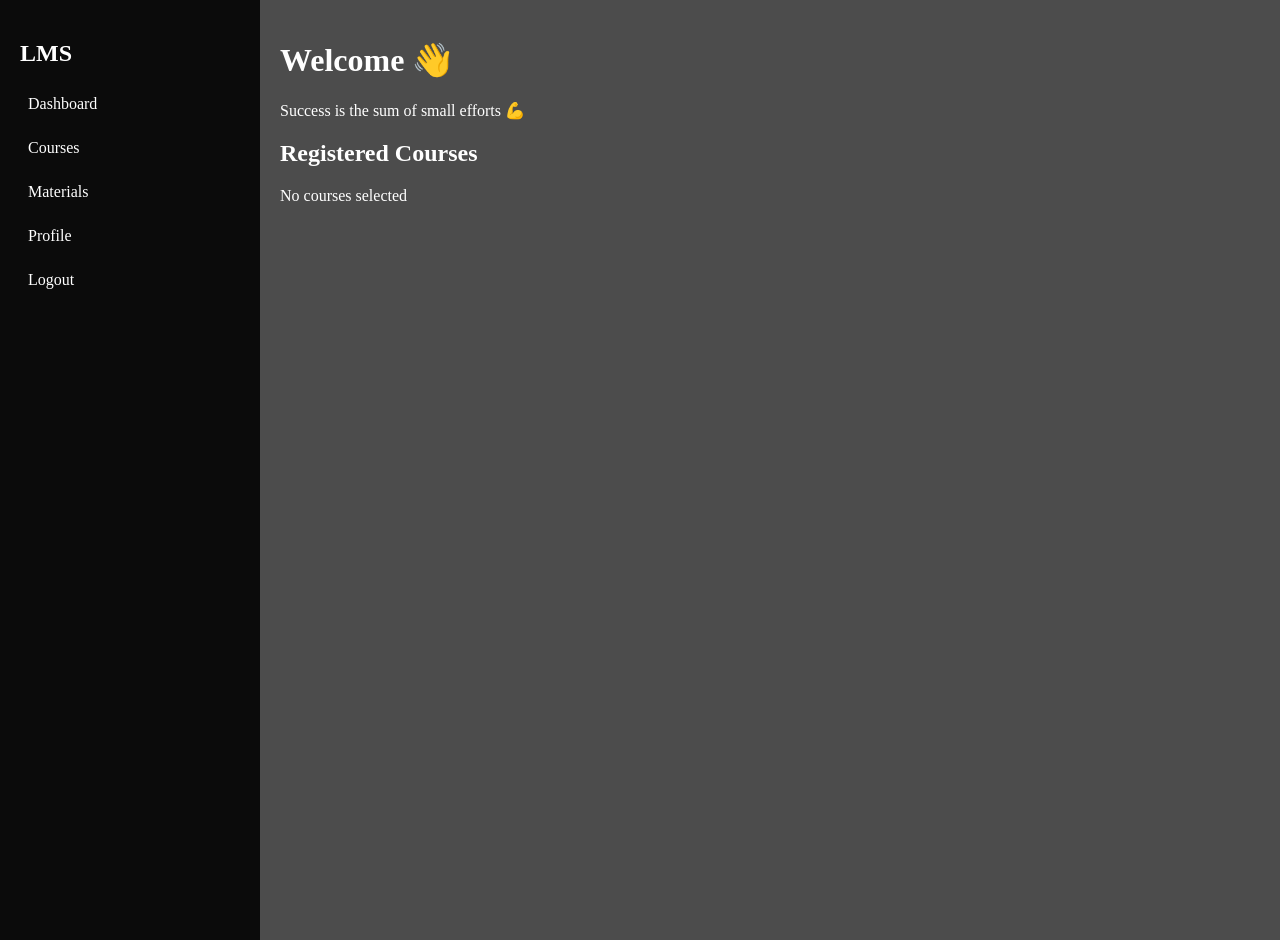
==== index.html @ 784c28b8 "Rename dashboard.html to index.html" ====
<!DOCTYPE html>
<html>
<head>
<title>Dashboard</title>
<link rel="stylesheet" href="style.css">
</head>
<body>

<div class="container">

<div class="sidebar">
<h2>LMS</h2>
<a href="dashboard.html">Dashboard</a>
<a href="courses.html">Courses</a>
<a href="materials.html">Materials</a>
<a href="profile.html">Profile</a>
<a href="login.html">Logout</a>
</div>

<div class="main">

<h1>Welcome 👋 <span id="name"></span></h1>

<p id="quote"></p>

<h2>Registered Courses</h2>
<div id="courses"></div>

</div>

</div>

<script>
let user=localStorage.getItem("currentUser");
document.getElementById("name").innerText=user;

// quotes
let quotes=[
"Success is the sum of small efforts 💪",
"Study smart, not hard 📚",
"Discipline creates success 🚀",
"Never stop learning ✨"
];

document.getElementById("quote").innerText=
quotes[Math.floor(Math.random()*quotes.length)];

// courses per user
let data=JSON.parse(localStorage.getItem("userCourses"))||{};
let list=data[user]||[];

let div=document.getElementById("courses");

if(list.length===0){
div.innerHTML="<p>No courses selected</p>";
}else{
list.forEach(c=>{
div.innerHTML+=`<div class="card">📘 ${c}</div>`;
});
}
</script>

</body>
</html>
---- style.css ----
body{
margin:0;
font-family:Segoe UI;
background:linear-gradient(rgba(0,0,0,0.7),rgba(0,0,0,0.7)),
url("https://images.unsplash.com/photo-1523240795612-9a054b0db644");
background-size:cover;
color:white;
}

.container{display:flex;}

.sidebar{
width:220px;
height:100vh;
background:rgba(0,0,0,0.85);
padding:20px;
}

.sidebar a{
display:block;
color:white;
text-decoration:none;
margin:10px 0;
padding:8px;
border-radius:5px;
}

.sidebar a:hover{background:#00c6ff;}

.main{flex:1;padding:20px;}

.card{
background:rgba(255,255,255,0.15);
padding:15px;
margin:10px 0;
border-radius:10px;
}

input,button{
padding:10px;
margin:10px 0;
width:100%;
border:none;
border-radius:6px;
}

button{
background:#00c6ff;
color:white;
cursor:pointer;
}

/* LOGIN */
.login-container{display:flex;height:100vh;}

.login-left{
flex:1;
position:relative;
}

.login-left img{
width:100%;
height:100%;
object-fit:cover;
}

.login-left h2{
position:absolute;
bottom:30px;
left:20px;
}

.login-box{
flex:1;
background:rgba(0,0,0,0.85);
padding:40px;
}
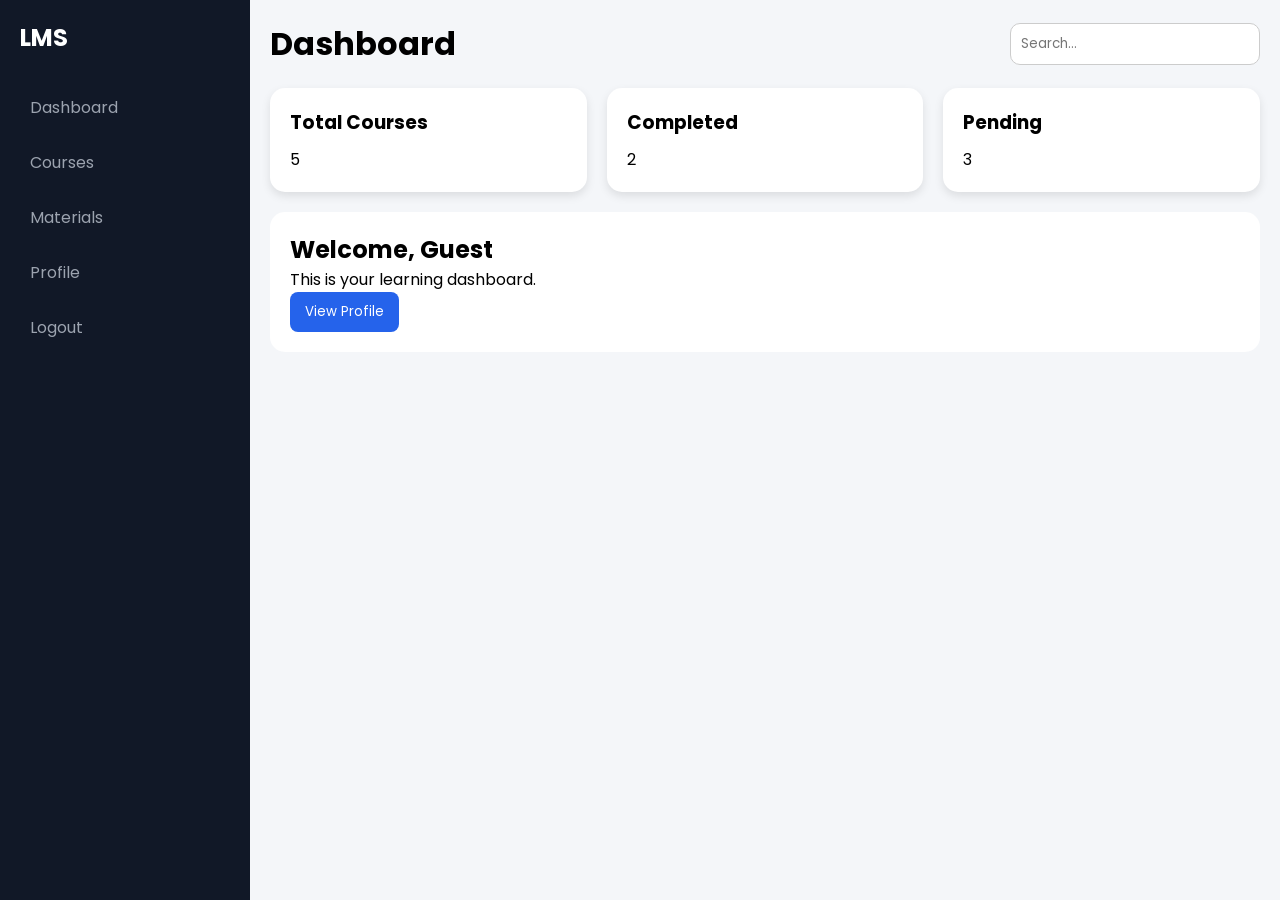
==== commit 4acafb15: "Update index.html" ====
--- a/index.html
+++ b/index.html
@@ -1,64 +1,144 @@
 <!DOCTYPE html>
-<html>
+<html lang="en">
 <head>
-<title>Dashboard</title>
-<link rel="stylesheet" href="style.css">
+<meta charset="UTF-8">
+<meta name="viewport" content="width=device-width, initial-scale=1.0">
+<title>LMS Pro Dashboard</title>
+<link href="https://fonts.googleapis.com/css2?family=Poppins:wght@300;400;600&display=swap" rel="stylesheet">
+<style>
+*{
+  margin:0;
+  padding:0;
+  box-sizing:border-box;
+  font-family:'Poppins',sans-serif;
+}
+body{
+  display:flex;
+  background:#f4f6f9;
+}
+.sidebar{
+  width:250px;
+  height:100vh;
+  background:#111827;
+  color:#fff;
+  padding:20px;
+}
+.sidebar h2{
+  margin-bottom:30px;
+}
+.sidebar a{
+  display:block;
+  color:#9ca3af;
+  padding:10px;
+  margin:10px 0;
+  text-decoration:none;
+  border-radius:8px;
+  transition:0.3s;
+}
+.sidebar a:hover{
+  background:#1f2937;
+  color:#fff;
+}
+.main{
+  flex:1;
+  padding:20px;
+}
+.header{
+  display:flex;
+  justify-content:space-between;
+  align-items:center;
+  margin-bottom:20px;
+}
+.search{
+  padding:10px;
+  width:250px;
+  border-radius:10px;
+  border:1px solid #ccc;
+}
+.cards{
+  display:grid;
+  grid-template-columns:repeat(auto-fit,minmax(200px,1fr));
+  gap:20px;
+}
+.card{
+  background:#fff;
+  padding:20px;
+  border-radius:15px;
+  box-shadow:0 4px 10px rgba(0,0,0,0.1);
+}
+.card h3{
+  margin-bottom:10px;
+}
+.profile{
+  background:#fff;
+  padding:20px;
+  border-radius:15px;
+  margin-top:20px;
+}
+.btn{
+  padding:10px 15px;
+  background:#2563eb;
+  color:#fff;
+  border:none;
+  border-radius:8px;
+  cursor:pointer;
+}
+</style>
 </head>
 <body>
 
-<div class="container">
-
 <div class="sidebar">
 <h2>LMS</h2>
-<a href="dashboard.html">Dashboard</a>
-<a href="courses.html">Courses</a>
-<a href="materials.html">Materials</a>
-<a href="profile.html">Profile</a>
-<a href="login.html">Logout</a>
+<a href="#">Dashboard</a>
+<a href="#">Courses</a>
+<a href="#">Materials</a>
+<a href="#">Profile</a>
+<a href="#" onclick="logout()">Logout</a>
 </div>
 
 <div class="main">
+<div class="header">
+<h1>Dashboard</h1>
+<input type="text" class="search" placeholder="Search...">
+</div>
 
-<h1>Welcome 👋 <span id="name"></span></h1>
+<div class="cards">
+<div class="card">
+<h3>Total Courses</h3>
+<p>5</p>
+</div>
+<div class="card">
+<h3>Completed</h3>
+<p>2</p>
+</div>
+<div class="card">
+<h3>Pending</h3>
+<p>3</p>
+</div>
+</div>
 
-<p id="quote"></p>
-
-<h2>Registered Courses</h2>
-<div id="courses"></div>
-
+<div class="profile">
+<h2>Welcome, <span id="name"></span></h2>
+<p>This is your learning dashboard.</p>
+<button class="btn">View Profile</button>
 </div>
 
 </div>
 
 <script>
-let user=localStorage.getItem("currentUser");
-document.getElementById("name").innerText=user;
+var user = localStorage.getItem("currentUser");
+if(user){
+ document.getElementById("name").innerText = user;
+}else{
+ document.getElementById("name").innerText = "Guest";
+}
 
-// quotes
-let quotes=[
-"Success is the sum of small efforts 💪",
-"Study smart, not hard 📚",
-"Discipline creates success 🚀",
-"Never stop learning ✨"
-];
-
-document.getElementById("quote").innerText=
-quotes[Math.floor(Math.random()*quotes.length)];
-
-// courses per user
-let data=JSON.parse(localStorage.getItem("userCourses"))||{};
-let list=data[user]||[];
-
-let div=document.getElementById("courses");
-
-if(list.length===0){
-div.innerHTML="<p>No courses selected</p>";
-}else{
-list.forEach(c=>{
-div.innerHTML+=`<div class="card">📘 ${c}</div>`;
-});
+function logout(){
+ localStorage.removeItem("currentUser");
+ window.location.href = "login.html";
 }
 </script>
 
 </body>
 </html>
+
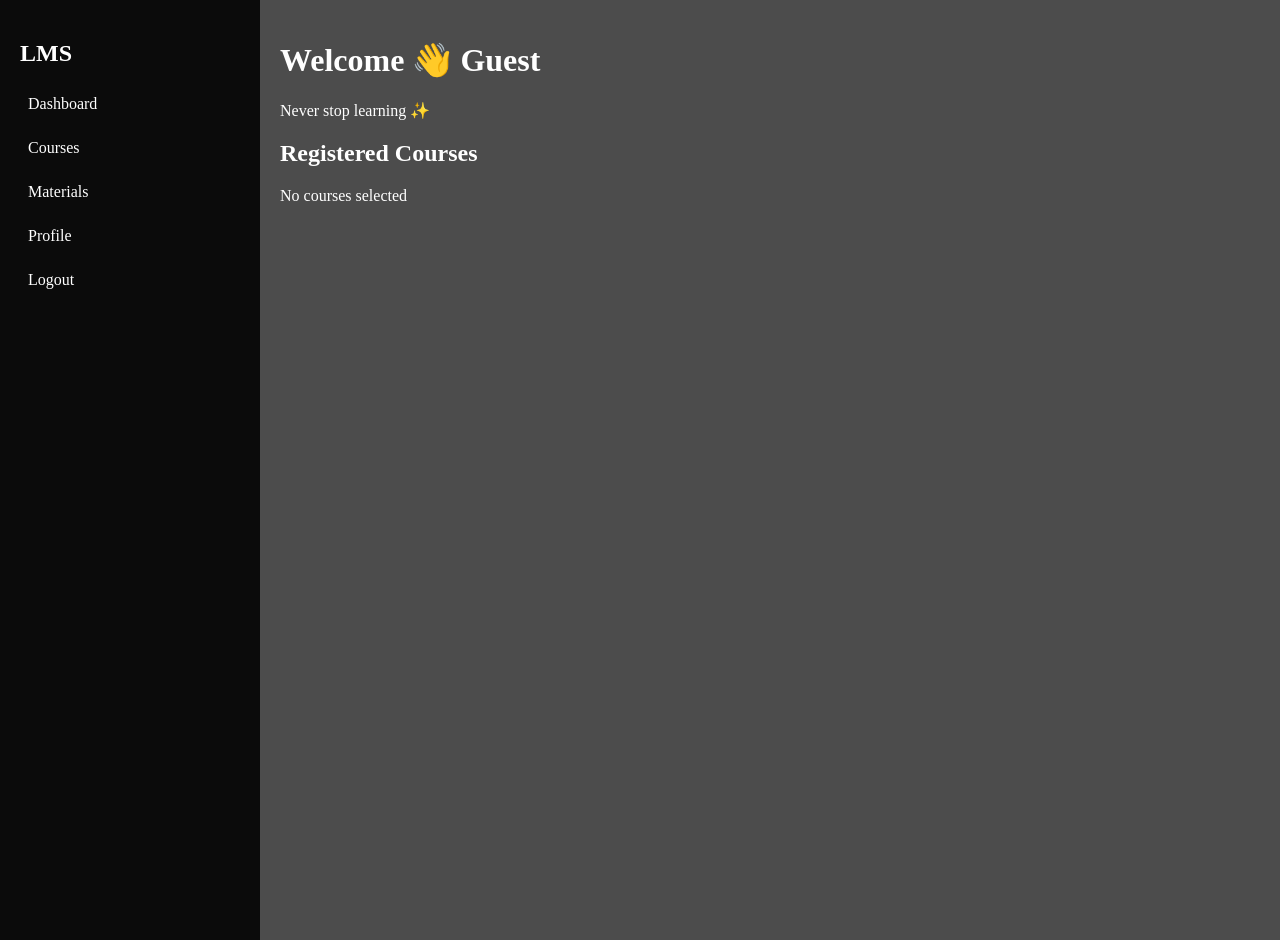
==== commit 0e7d3062: "Update index.html" ====
--- a/index.html
+++ b/index.html
@@ -1,144 +1,69 @@
 <!DOCTYPE html>
-<html lang="en">
+<html>
 <head>
-<meta charset="UTF-8">
-<meta name="viewport" content="width=device-width, initial-scale=1.0">
-<title>LMS Pro Dashboard</title>
-<link href="https://fonts.googleapis.com/css2?family=Poppins:wght@300;400;600&display=swap" rel="stylesheet">
-<style>
-*{
-  margin:0;
-  padding:0;
-  box-sizing:border-box;
-  font-family:'Poppins',sans-serif;
-}
-body{
-  display:flex;
-  background:#f4f6f9;
-}
-.sidebar{
-  width:250px;
-  height:100vh;
-  background:#111827;
-  color:#fff;
-  padding:20px;
-}
-.sidebar h2{
-  margin-bottom:30px;
-}
-.sidebar a{
-  display:block;
-  color:#9ca3af;
-  padding:10px;
-  margin:10px 0;
-  text-decoration:none;
-  border-radius:8px;
-  transition:0.3s;
-}
-.sidebar a:hover{
-  background:#1f2937;
-  color:#fff;
-}
-.main{
-  flex:1;
-  padding:20px;
-}
-.header{
-  display:flex;
-  justify-content:space-between;
-  align-items:center;
-  margin-bottom:20px;
-}
-.search{
-  padding:10px;
-  width:250px;
-  border-radius:10px;
-  border:1px solid #ccc;
-}
-.cards{
-  display:grid;
-  grid-template-columns:repeat(auto-fit,minmax(200px,1fr));
-  gap:20px;
-}
-.card{
-  background:#fff;
-  padding:20px;
-  border-radius:15px;
-  box-shadow:0 4px 10px rgba(0,0,0,0.1);
-}
-.card h3{
-  margin-bottom:10px;
-}
-.profile{
-  background:#fff;
-  padding:20px;
-  border-radius:15px;
-  margin-top:20px;
-}
-.btn{
-  padding:10px 15px;
-  background:#2563eb;
-  color:#fff;
-  border:none;
-  border-radius:8px;
-  cursor:pointer;
-}
-</style>
+<title>Dashboard</title>
+<link rel="stylesheet" href="style.css">
 </head>
 <body>
 
+<div class="container">
+
 <div class="sidebar">
 <h2>LMS</h2>
-<a href="#">Dashboard</a>
-<a href="#">Courses</a>
-<a href="#">Materials</a>
-<a href="#">Profile</a>
-<a href="#" onclick="logout()">Logout</a>
+<a href="index.html">Dashboard</a>
+<a href="courses.html">Courses</a>
+<a href="materials.html">Materials</a>
+<a href="profile.html">Profile</a>
+<a href="login.html">Logout</a>
 </div>
 
 <div class="main">
-<div class="header">
-<h1>Dashboard</h1>
-<input type="text" class="search" placeholder="Search...">
-</div>
 
-<div class="cards">
-<div class="card">
-<h3>Total Courses</h3>
-<p>5</p>
-</div>
-<div class="card">
-<h3>Completed</h3>
-<p>2</p>
-</div>
-<div class="card">
-<h3>Pending</h3>
-<p>3</p>
-</div>
-</div>
+<h1>Welcome 👋 <span id="name"></span></h1>
 
-<div class="profile">
-<h2>Welcome, <span id="name"></span></h2>
-<p>This is your learning dashboard.</p>
-<button class="btn">View Profile</button>
+<p id="quote"></p>
+
+<h2>Registered Courses</h2>
+<div id="courses"></div>
+
 </div>
 
 </div>
 
 <script>
-var user = localStorage.getItem("currentUser");
-if(user){
- document.getElementById("name").innerText = user;
+let user = localStorage.getItem("currentUser");
+
+// Fix for GitHub (avoid null)
+if(!user){
+    user = "Guest";
+}
+document.getElementById("name").innerText = user;
+
+// quotes
+let quotes=[
+"Success is the sum of small efforts 💪",
+"Study smart, not hard 📚",
+"Discipline creates success 🚀",
+"Never stop learning ✨"
+];
+
+document.getElementById("quote").innerText =
+quotes[Math.floor(Math.random()*quotes.length)];
+
+// courses per user
+let data = JSON.parse(localStorage.getItem("userCourses")) || {};
+let list = data[user] || [];
+
+let div = document.getElementById("courses");
+
+if(list.length === 0){
+    div.innerHTML = "<p>No courses selected</p>";
 }else{
- document.getElementById("name").innerText = "Guest";
-}
-
-function logout(){
- localStorage.removeItem("currentUser");
- window.location.href = "login.html";
+    list.forEach(c => {
+        div.innerHTML += `<div class="card">📘 ${c}</div>`;
+    });
 }
 </script>
 
 </body>
 </html>
-
--- a/style.css
+++ b/style.css
@@ -0,0 +1,77 @@
+body{
+margin:0;
+font-family:Segoe UI;
+background:linear-gradient(rgba(0,0,0,0.7),rgba(0,0,0,0.7)),
+url("https://images.unsplash.com/photo-1523240795612-9a054b0db644");
+background-size:cover;
+color:white;
+}
+
+.container{display:flex;}
+
+.sidebar{
+width:220px;
+height:100vh;
+background:rgba(0,0,0,0.85);
+padding:20px;
+}
+
+.sidebar a{
+display:block;
+color:white;
+text-decoration:none;
+margin:10px 0;
+padding:8px;
+border-radius:5px;
+}
+
+.sidebar a:hover{background:#00c6ff;}
+
+.main{flex:1;padding:20px;}
+
+.card{
+background:rgba(255,255,255,0.15);
+padding:15px;
+margin:10px 0;
+border-radius:10px;
+}
+
+input,button{
+padding:10px;
+margin:10px 0;
+width:100%;
+border:none;
+border-radius:6px;
+}
+
+button{
+background:#00c6ff;
+color:white;
+cursor:pointer;
+}
+
+/* LOGIN */
+.login-container{display:flex;height:100vh;}
+
+.login-left{
+flex:1;
+position:relative;
+}
+
+.login-left img{
+width:100%;
+height:100%;
+object-fit:cover;
+}
+
+.login-left h2{
+position:absolute;
+bottom:30px;
+left:20px;
+}
+
+.login-box{
+flex:1;
+background:rgba(0,0,0,0.85);
+padding:40px;
+}
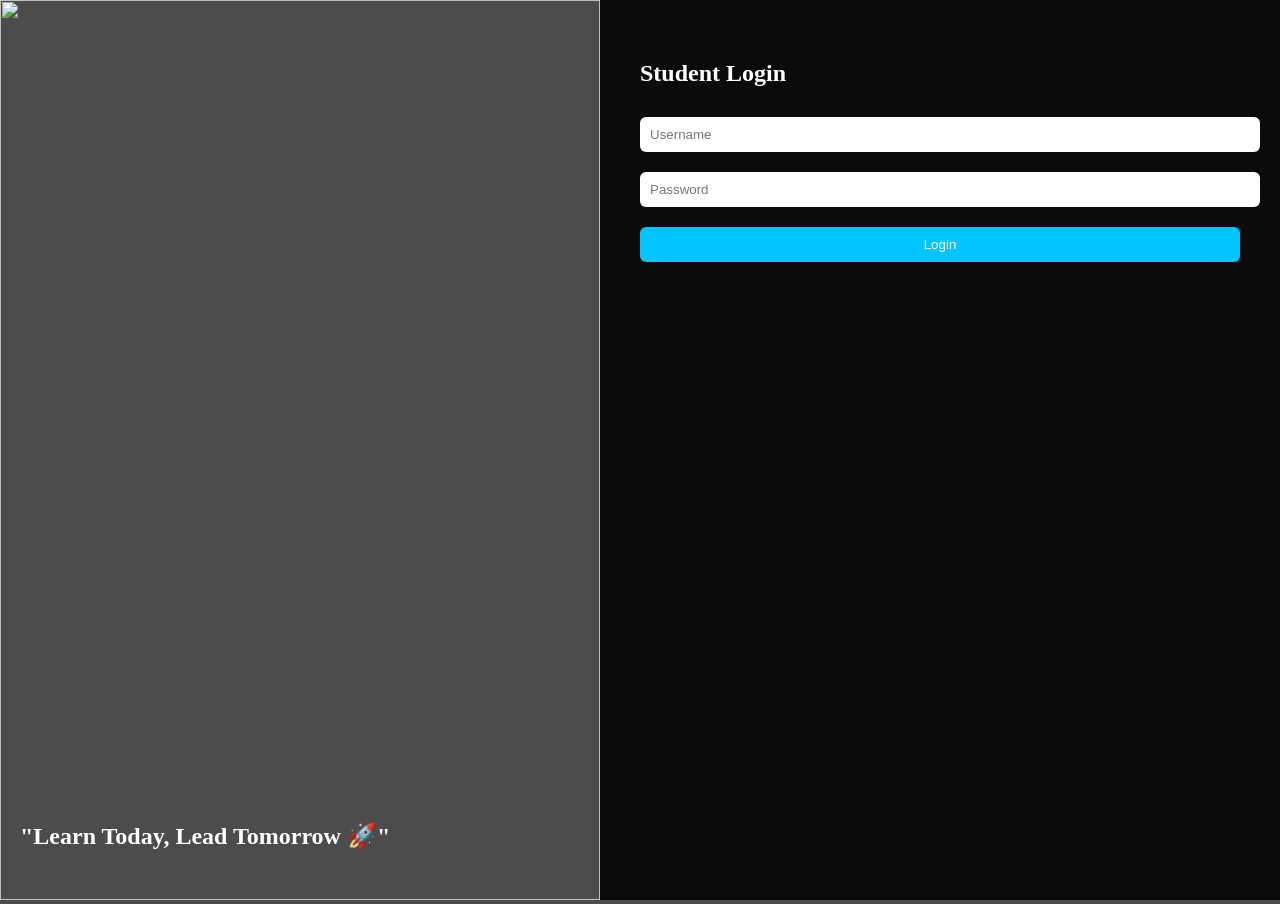
==== commit badb0471: "Update index.html" ====
--- a/index.html
+++ b/index.html
@@ -1,67 +1,53 @@
 <!DOCTYPE html>
 <html>
 <head>
-<title>Dashboard</title>
+<title>Login</title>
 <link rel="stylesheet" href="style.css">
 </head>
 <body>
 
-<div class="container">
+<div class="login-container">
 
-<div class="sidebar">
-<h2>LMS</h2>
-<a href="index.html">Dashboard</a>
-<a href="courses.html">Courses</a>
-<a href="materials.html">Materials</a>
-<a href="profile.html">Profile</a>
-<a href="login.html">Logout</a>
+<div class="login-left">
+<img src="https://images.unsplash.com/photo-1522202176988-66273c2fd55f">
+<h2>"Learn Today, Lead Tomorrow 🚀"</h2>
 </div>
 
-<div class="main">
+<div class="login-box">
 
-<h1>Welcome 👋 <span id="name"></span></h1>
+<h2>Student Login</h2>
 
-<p id="quote"></p>
+<form onsubmit="return login(event)">
 
-<h2>Registered Courses</h2>
-<div id="courses"></div>
+<input type="text" id="username" placeholder="Username" required>
+
+<input type="password" id="password" placeholder="Password" required>
+
+<button type="submit">Login</button>
+
+</form>
 
 </div>
 
 </div>
 
 <script>
-let user = localStorage.getItem("currentUser");
+function login(event){
+event.preventDefault();
 
-// Fix for GitHub (avoid null)
-if(!user){
-    user = "Guest";
-}
-document.getElementById("name").innerText = user;
+let name=document.getElementById("username").value;
+let pass=document.getElementById("password").value;
 
-// quotes
-let quotes=[
-"Success is the sum of small efforts 💪",
-"Study smart, not hard 📚",
-"Discipline creates success 🚀",
-"Never stop learning ✨"
-];
+// store current user
+localStorage.setItem("currentUser",name);
 
-document.getElementById("quote").innerText =
-quotes[Math.floor(Math.random()*quotes.length)];
+// store all users
+let users=JSON.parse(localStorage.getItem("users"))||[];
+users.push({name:name,password:pass});
+localStorage.setItem("users",JSON.stringify(users));
 
-// courses per user
-let data = JSON.parse(localStorage.getItem("userCourses")) || {};
-let list = data[user] || [];
-
-let div = document.getElementById("courses");
-
-if(list.length === 0){
-    div.innerHTML = "<p>No courses selected</p>";
-}else{
-    list.forEach(c => {
-        div.innerHTML += `<div class="card">📘 ${c}</div>`;
-    });
+// redirect
+window.location.href="index.html";
 }
 </script>
 
